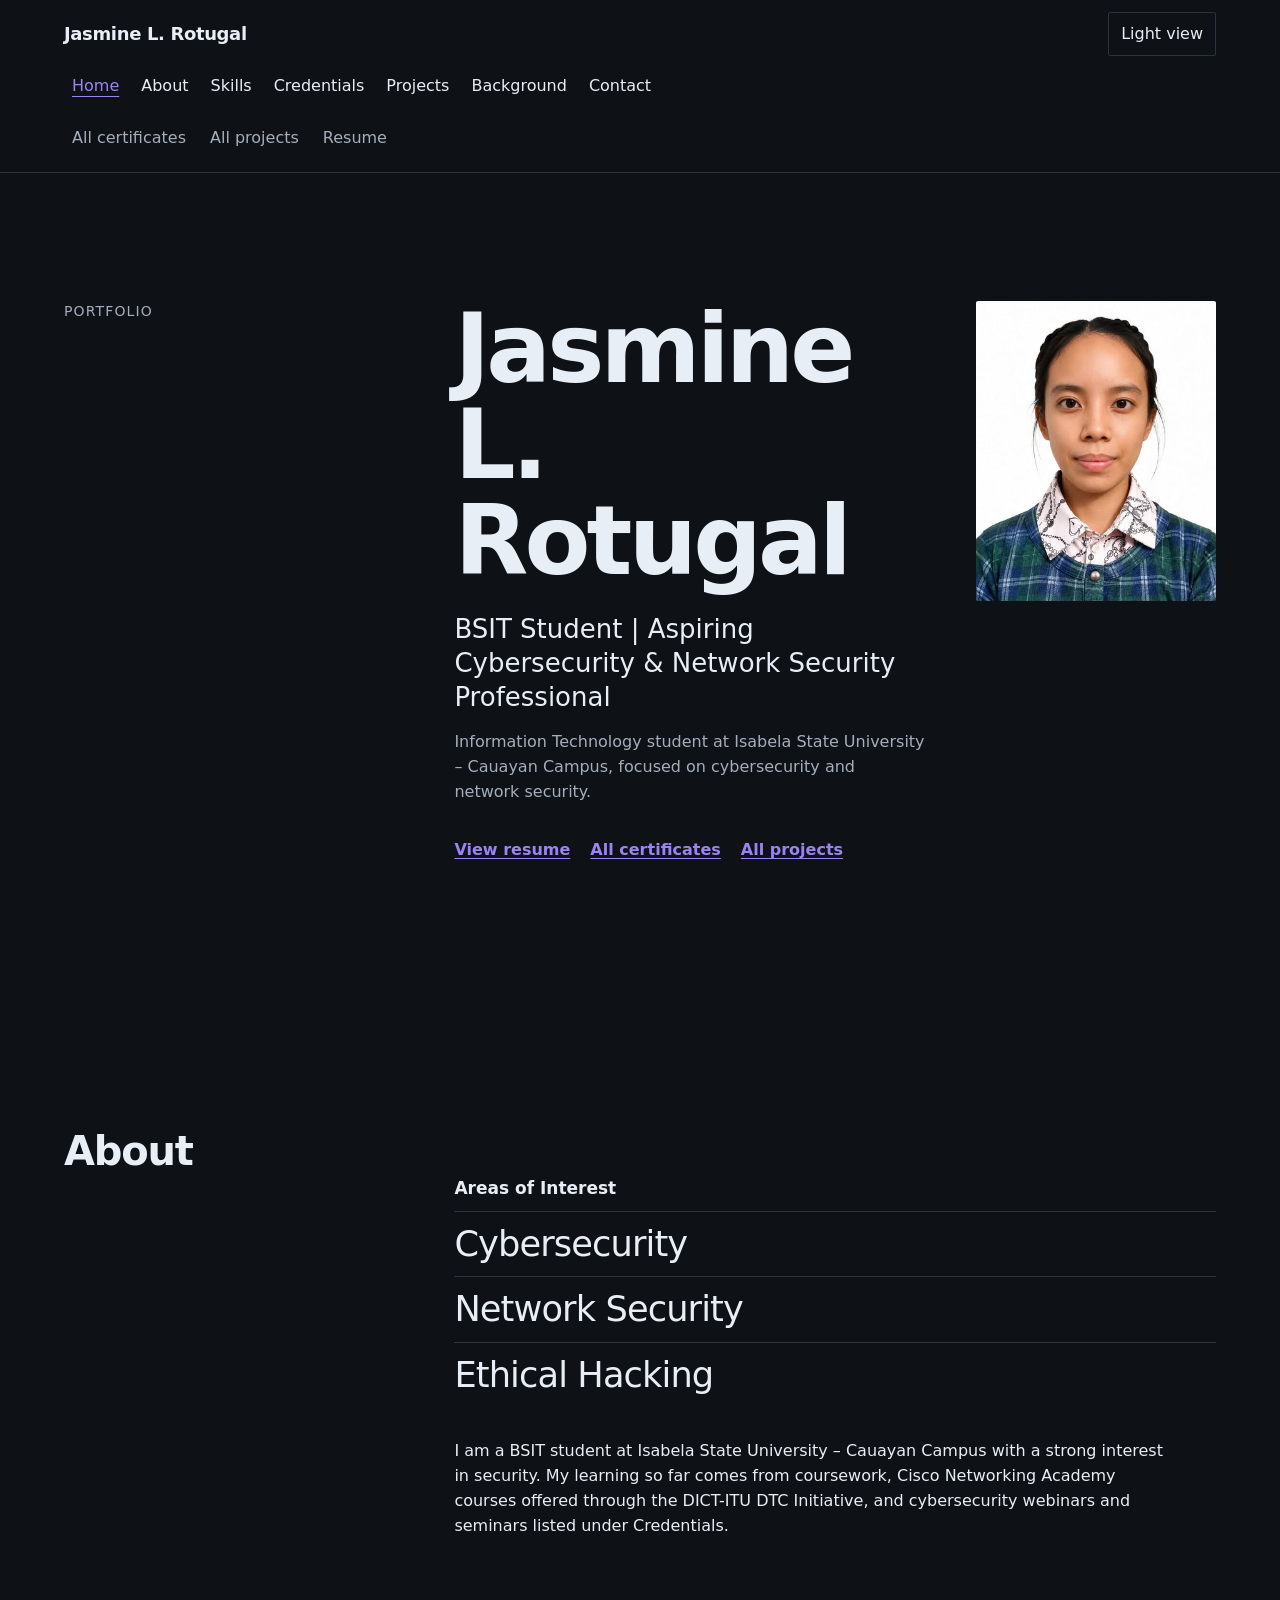
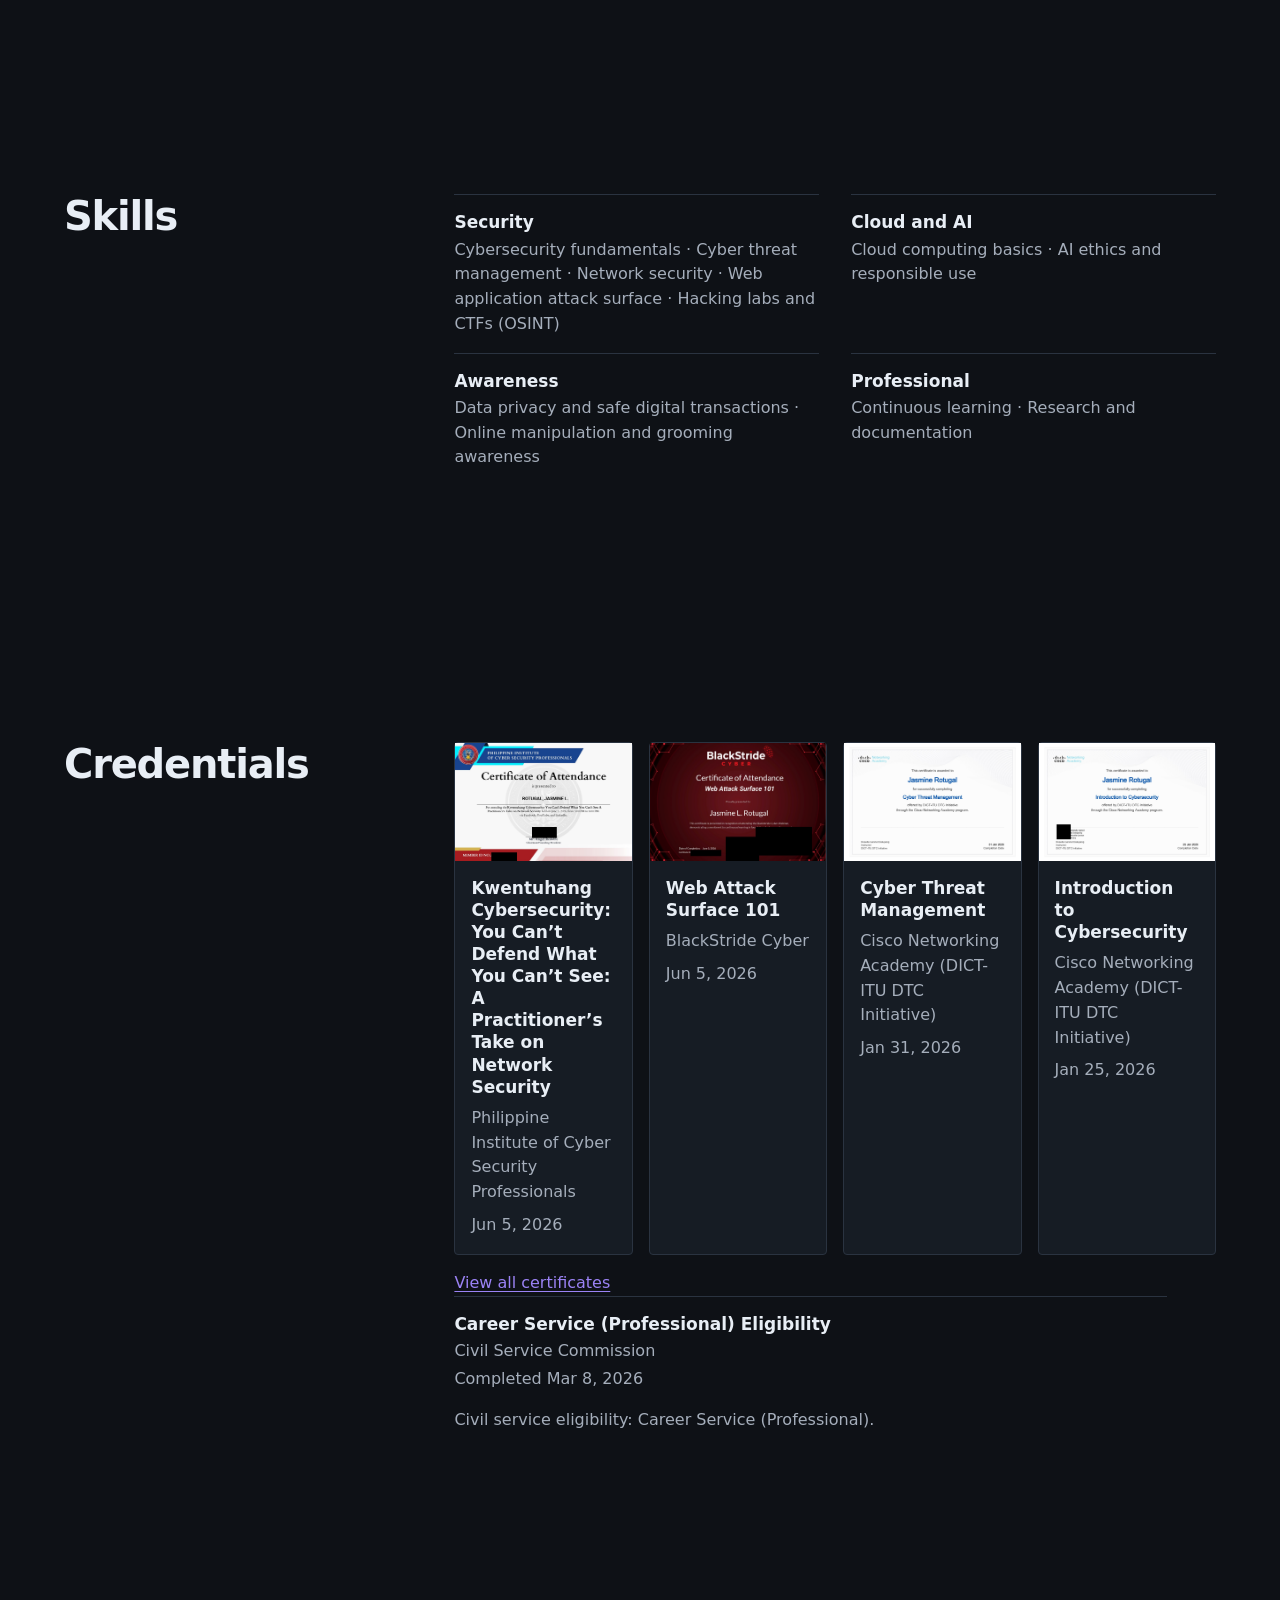
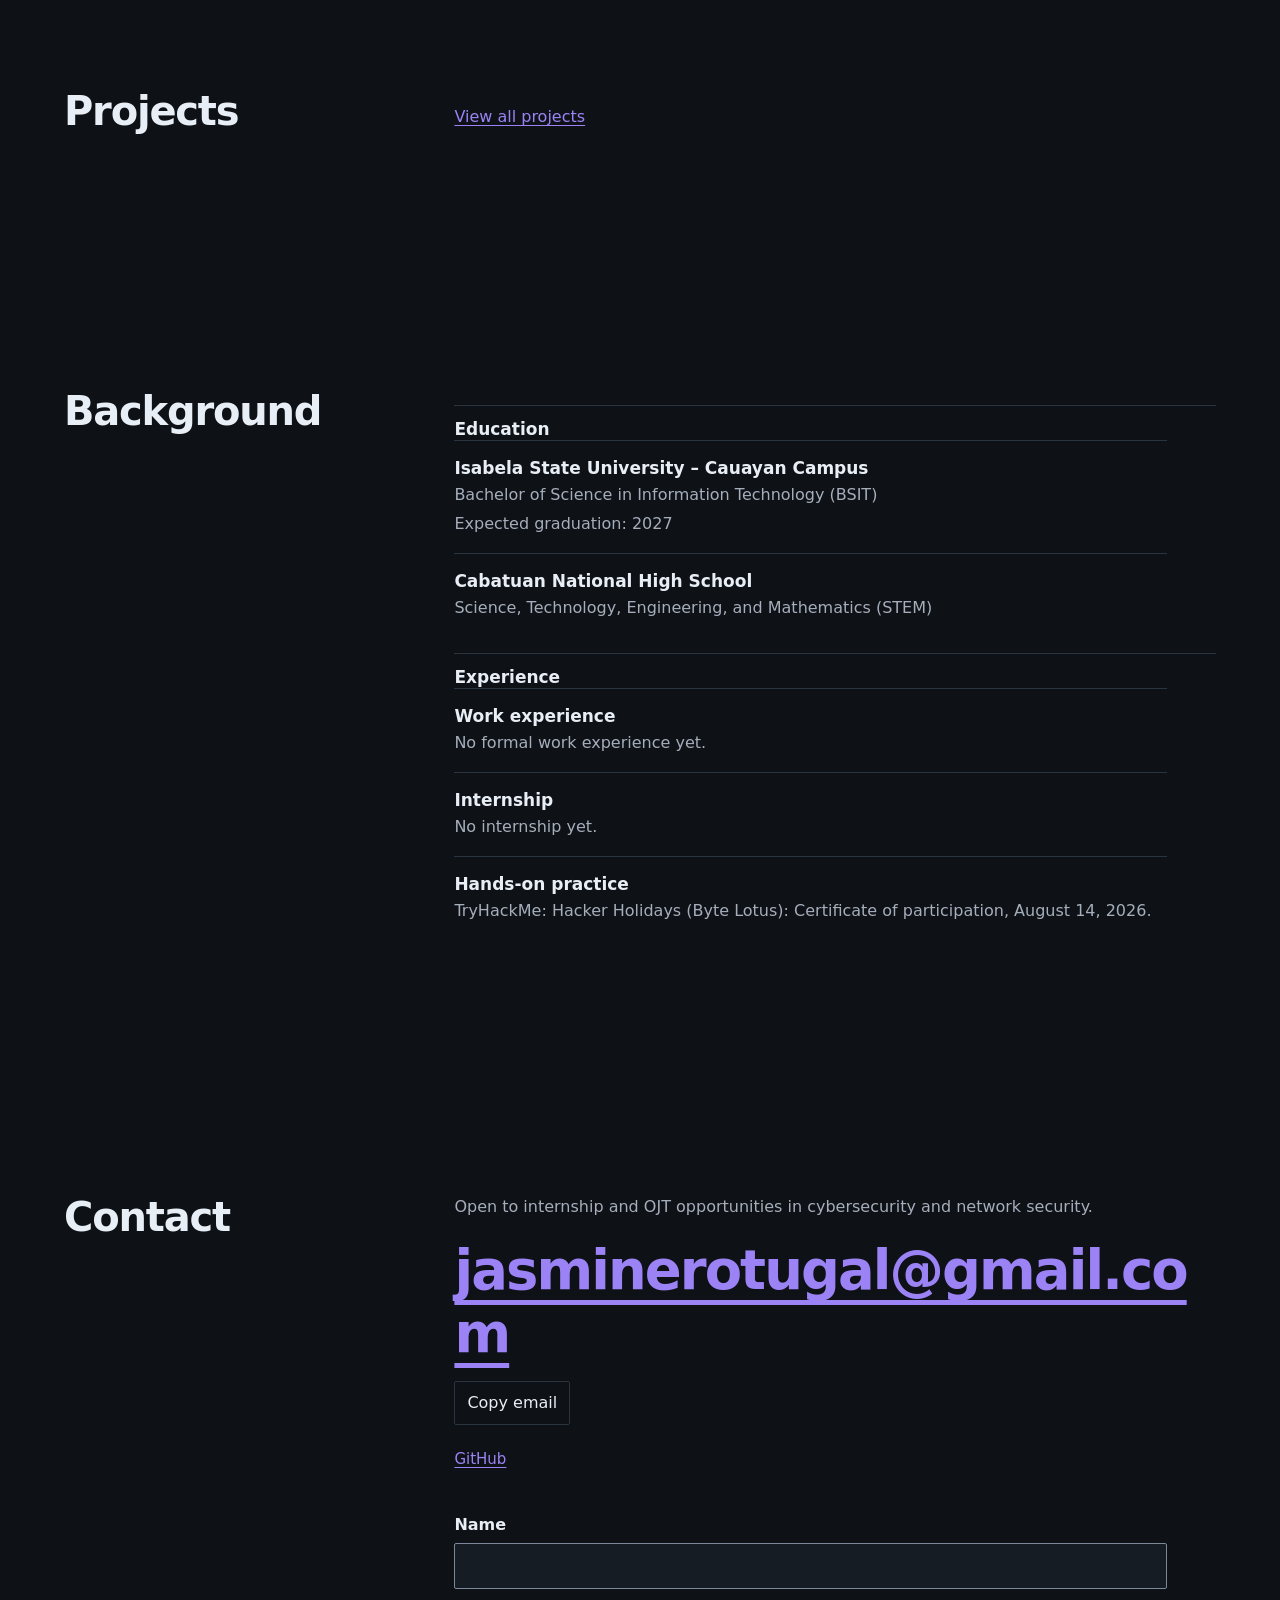
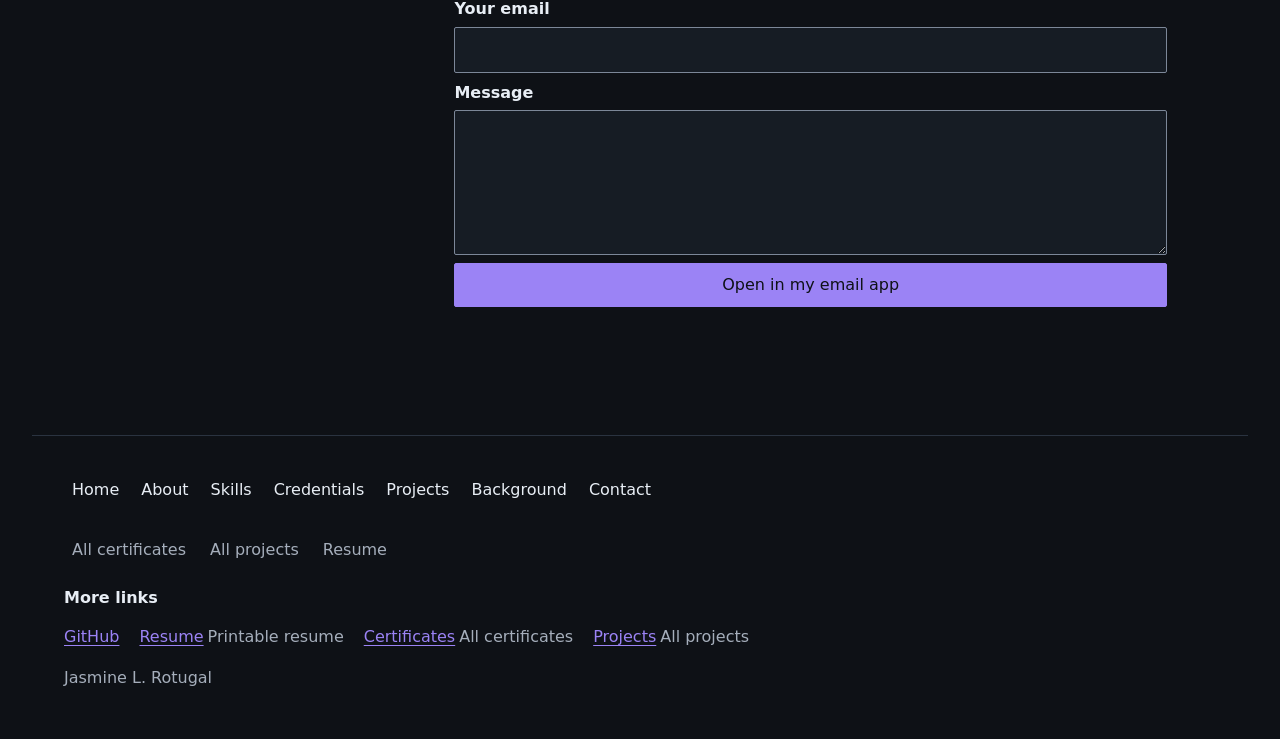
==== index.html @ c04d1def "Initial release: Jasmine portfolio" ====
<!doctype html>
<html lang="en">
<head>
  <meta charset="utf-8">
  <meta name="viewport" content="width=device-width, initial-scale=1">
  <title>Jasmine L. Rotugal | Cybersecurity and Network Security</title>
  <meta name="description" content="Jasmine L. Rotugal, BSIT student focused on cybersecurity and network security.">
  <meta name="theme-color" content="#0E1116">
  <link rel="icon" href="favicon.svg" type="image/svg+xml">
  <link rel="stylesheet" href="css/styles.css">
  <meta property="og:title" content="Jasmine L. Rotugal | Cybersecurity and Network Security">
  <meta property="og:description" content="BSIT student focused on cybersecurity and network security.">
  <meta property="og:type" content="website">
  <meta property="og:url" content="SITE_URL_HERE/">
  <meta property="og:image" content="SITE_URL_HERE/assets/og-image.png">
  <meta name="twitter:card" content="summary_large_image">
  <script src="js/content.js"></script>
  <script src="js/app.js"></script>
</head>
<body>
  <a class="skip" href="#main">Skip to main content</a>
  <header class="site">
    <div class="bar">
      <a class="brand" href="#top" data-bind="person.name">Jasmine L. Rotugal</a>
      <button id="theme-toggle" class="theme-toggle" type="button" aria-pressed="false">Light view</button>
      <nav class="section-nav" aria-label="Main">
        <ul>
          <li><a href="#top" aria-current="page">Home</a></li>
          <li><a href="#about-sec">About</a></li>
          <li><a href="#skills-sec">Skills</a></li>
          <li><a href="#cred-sec">Credentials</a></li>
          <li><a href="#proj-sec">Projects</a></li>
          <li><a href="#background-sec">Background</a></li>
          <li><a href="#contact-sec">Contact</a></li>
        </ul>
      </nav>
      <nav class="page-nav" aria-label="Portfolio pages">
        <a href="certificates.html">All certificates</a>
        <a href="projects.html">All projects</a>
        <a href="resume.html">Resume</a>
      </nav>
    </div>
  </header>
  <main id="main">
    <section class="hero" id="top" aria-labelledby="person-name">
      <div class="wrap section-layout hero-layout">
        <div class="section-label"><p class="eyebrow">Portfolio</p></div>
        <div class="section-content hero-content">
          <div class="hero-copy">
            <h1 id="person-name" data-bind="person.name">Jasmine L. Rotugal</h1>
            <p class="headline" data-bind="person.headline">BSIT Student | Aspiring Cybersecurity &amp; Network Security Professional</p>
            <p class="intro" data-bind="person.intro">Information Technology student at Isabela State University – Cauayan Campus, focused on cybersecurity and network security.</p>
            <div class="hero-links">
              <a class="text-link" id="resume-btn" href="resume.html">View resume</a>
              <a class="text-link" href="certificates.html">All certificates</a>
              <a class="text-link" href="projects.html">All projects</a>
            </div>
          </div>
          <div id="hero-photo" class="hero-photo"></div>
        </div>
      </div>
    </section>
    <section id="about-sec" aria-labelledby="h-about">
      <div class="wrap section-layout">
        <div class="section-label"><h2 id="h-about">About</h2></div>
        <div class="section-content">
          <p id="about-text" class="measure"></p>
          <div class="interest-block">
            <h3>Areas of Interest</h3>
            <div id="areas" class="interest-list"></div>
          </div>
          <div id="about-photo" class="about-photo"></div>
        </div>
      </div>
    </section>
    <section id="skills-sec" aria-labelledby="h-skills">
      <div class="wrap section-layout">
        <div class="section-label"><h2 id="h-skills">Skills</h2></div>
        <div class="section-content">
          <div id="skills" class="skill-list"></div>
        </div>
      </div>
    </section>
    <section id="cred-sec" aria-labelledby="h-cred">
      <div class="wrap section-layout">
        <div class="section-label"><h2 id="h-cred">Credentials</h2></div>
        <div class="section-content">
          <div id="credentials" class="credential-grid"></div>
          <p class="more-link"><a href="certificates.html">View all certificates</a></p>
          <div id="eligibility" class="plain-list"></div>
          <p class="meta" id="elig-note"></p>
        </div>
      </div>
    </section>
    <section id="proj-sec" aria-labelledby="h-proj">
      <div class="wrap section-layout">
        <div class="section-label"><h2 id="h-proj">Projects</h2></div>
        <div class="section-content">
          <div id="projects" class="project-grid"></div>
          <p class="more-link"><a href="projects.html">View all projects</a></p>
        </div>
      </div>
    </section>
    <section id="background-sec" aria-labelledby="h-background">
      <div class="wrap section-layout">
        <div class="section-label"><h2 id="h-background">Background</h2></div>
        <div class="section-content">
          <div id="education"></div>
          <div id="experience"></div>
          <div id="leadership"></div>
        </div>
      </div>
    </section>
    <section id="contact-sec" aria-labelledby="h-contact">
      <div class="wrap section-layout">
        <div class="section-label"><h2 id="h-contact">Contact</h2></div>
        <div class="section-content">
          <p id="contact-line" class="contact-line"></p>
          <div id="contact-info" class="contact-info"></div>
          <form id="contact-form" class="contact-form">
            <p><label for="cf-name">Name</label><input id="cf-name" name="name" required autocomplete="name"></p>
            <p><label for="cf-email">Your email</label><input id="cf-email" name="email" type="email" required autocomplete="email"></p>
            <p><label for="cf-msg">Message</label><textarea id="cf-msg" name="message" rows="5" required></textarea></p>
            <button class="btn primary" type="submit">Open in my email app</button>
          </form>
        </div>
      </div>
    </section>
  </main>
  <footer class="site">
    <div class="wrap footer-content">
      <nav class="section-nav" aria-label="Footer sections">
        <ul>
          <li><a href="#top">Home</a></li>
          <li><a href="#about-sec">About</a></li>
          <li><a href="#skills-sec">Skills</a></li>
          <li><a href="#cred-sec">Credentials</a></li>
          <li><a href="#proj-sec">Projects</a></li>
          <li><a href="#background-sec">Background</a></li>
          <li><a href="#contact-sec">Contact</a></li>
        </ul>
      </nav>
      <nav class="page-nav" aria-label="Portfolio pages">
        <a href="certificates.html">All certificates</a>
        <a href="projects.html">All projects</a>
        <a href="resume.html">Resume</a>
      </nav>
      <nav aria-label="More links">
        <h2 class="footer-heading">More links</h2>
        <ul id="more-links" class="more-links"></ul>
      </nav>
      <p class="footer-name" data-bind="person.name">Jasmine L. Rotugal</p>
    </div>
  </footer>
</body>
</html>
---- css/styles.css ----
/* THEMES: edit colors here only */
:root,[data-theme=graphite]{--bg:#0E1116;--surface:#161C24;--ink:#E8EEF5;--soft:#A5AEBB;--accent:#9B83F5;--on-accent:#0E1116;--line:#7C8798;--edge:#2A3340;--focus:#9B83F5;--paper:#fff;--paper-ink:#000}
[data-theme=midnight]{--bg:#0B1120;--surface:#121A2E;--ink:#E8EEF5;--soft:#A5AEBB;--accent:#9B83F5;--on-accent:#0E1116;--line:#7C8798;--edge:#243049;--focus:#9B83F5}
[data-theme=ivory]{--bg:#F7F5F0;--surface:#F0EEE8;--ink:#14121C;--soft:#5E5A6B;--accent:#5B3FC4;--on-accent:#FFFFFF;--line:#77728A;--edge:#D9D5CB;--focus:#5B3FC4}
*{box-sizing:border-box}
html{scroll-padding-top:1rem}
body{margin:0;background:var(--bg);color:var(--ink);font:1rem/1.55 system-ui,-apple-system,"Segoe UI",Roboto,Arial,sans-serif}
h1,h2,h3,p{margin:0}
h1{font-size:clamp(3rem,2rem + 5vw,6rem);font-weight:600;letter-spacing:-.04em;line-height:1;overflow-wrap:anywhere}
h2{font-size:clamp(1.75rem,1.4rem + 1.4vw,2.5rem);font-weight:600;letter-spacing:-.03em;line-height:1.1;overflow-wrap:anywhere}
h3{font-size:1.0625rem;font-weight:600;line-height:1.3}
img{display:block;max-width:100%;height:auto}
[hidden]{display:none!important}
a{color:var(--accent);text-underline-offset:.2em;overflow-wrap:anywhere}
button,input,textarea{font:inherit}
:focus-visible{outline:3px solid var(--focus);outline-offset:3px}
.wrap{width:min(100%,76rem);margin-inline:auto;padding-inline:clamp(1rem,3vw,2rem)}
.measure,.intro,.headline,.contact-line-copy,.contact-form{max-width:70ch}
.skip{position:absolute;z-index:10;top:-6rem;left:.75rem;min-height:44px;padding:.65rem 1rem;background:var(--accent);color:var(--on-accent)}
.skip:focus{top:.75rem}
header.site{border-bottom:1px solid var(--edge)}
.bar{display:grid;grid-template-columns:minmax(0,1fr) auto;gap:.5rem 1.5rem;align-items:center;width:min(100%,76rem);margin-inline:auto;padding:.75rem clamp(1rem,3vw,2rem)}
.brand{min-width:0;color:var(--ink);font-size:1.125rem;font-weight:600;letter-spacing:-.02em;text-decoration:none}
.theme-toggle,.copy-button,.filter-button,.btn{display:inline-flex;min-width:44px;min-height:44px;align-items:center;justify-content:center;padding:.5rem .75rem;border:1px solid var(--edge);border-radius:2px;background:transparent;color:var(--ink);text-align:center;text-decoration:none;cursor:pointer}
.theme-toggle:hover,.copy-button:hover,.filter-button:hover,.btn:hover{border-color:var(--accent);color:var(--accent)}
.section-nav,.page-nav{min-width:0}
.section-nav{grid-column:1/-1}
.section-nav ul{display:flex;flex-wrap:wrap;gap:.125rem .375rem;margin:0;padding:0;list-style:none}
.section-nav a,.page-nav a{display:inline-flex;min-height:44px;align-items:center;padding:.4rem .5rem;color:var(--ink);text-decoration:none}
.section-nav a:hover,.page-nav a:hover{color:var(--accent)}
.section-nav a[aria-current=page]{color:var(--accent);text-decoration:underline;text-underline-offset:.3rem}
.page-nav{display:flex;flex-wrap:wrap;gap:.125rem .5rem;grid-column:1/-1}
.page-nav a{color:var(--soft)}
main>section{padding:clamp(64px,10vw,128px) 0;scroll-margin-top:1rem}
.section-layout{display:grid;grid-template-columns:minmax(0,3fr) minmax(0,7fr);gap:clamp(1.5rem,5vw,5rem);align-items:start}
.section-label,.section-content{min-width:0}
.section-label h2{max-width:12ch}
.section-content{max-width:none}
.eyebrow{color:var(--soft);font-size:.875rem;letter-spacing:.08em;text-transform:uppercase}
.hero-content{display:grid;grid-template-columns:minmax(0,1fr) 240px;gap:clamp(1.5rem,4vw,3.5rem);align-items:start}
.hero-copy{min-width:0}
.headline{margin-top:1.5rem;font-size:clamp(1.25rem,1rem + 1.25vw,1.625rem);font-weight:500;line-height:1.3}
.intro{margin-top:1rem;color:var(--soft)}
.hero-links{display:flex;flex-wrap:wrap;gap:.25rem 1.25rem;margin-top:1.5rem}
.text-link{display:inline-flex;min-height:44px;align-items:center;color:var(--accent);font-weight:600}
.photo{width:240px;aspect-ratio:4/5;object-fit:cover;border-radius:2px}
.about-photo{margin-top:2rem}
.interest-block{margin-top:3rem}
.interest-block h3{margin-bottom:.75rem}
.interest-list{display:grid}
.interest-line{padding:.75rem 0;border-top:1px solid var(--edge);font-size:clamp(1.5rem,1.2rem + 1.25vw,2.25rem);font-weight:500;letter-spacing:-.025em;line-height:1.15;overflow-wrap:anywhere}
.skill-list,.plain-list{display:grid}
.skill-list{grid-template-columns:minmax(0,1fr)}
.plain-row{min-width:0;max-width:70ch;padding:1rem 0;border-top:1px solid var(--edge)}
.row-title{overflow-wrap:anywhere}
.row-copy{margin-top:.25rem;color:var(--soft);overflow-wrap:anywhere}
.credential-grid,.project-grid{display:grid;grid-template-columns:minmax(0,1fr);gap:1rem;align-items:stretch}
.credential-card,.project-card{min-width:0;border:1px solid var(--edge);border-radius:4px;background:var(--surface);color:var(--ink)}
.credential-card{display:flex;width:100%;height:100%;flex-direction:column;align-items:stretch;padding:0;text-align:left;cursor:pointer}
.credential-card:hover,.project-card:hover{border-color:var(--accent)}
.credential-media{position:relative;display:block;width:100%;aspect-ratio:3/2;overflow:hidden;background:var(--surface)}
.credential-media img{width:100%;height:100%;object-fit:cover}
.credential-media.is-missing{display:grid;place-items:center;padding:1rem;color:var(--soft);font-size:.9375rem;text-align:center}
.credential-title,.credential-issuer,.credential-date{display:block;margin-inline:1rem;overflow-wrap:anywhere}
.credential-title{margin-top:1rem;font-size:1.0625rem;font-weight:600;line-height:1.3}
.credential-issuer{margin-top:.5rem;color:var(--soft)}
.credential-date{margin-top:.5rem;margin-bottom:1rem;color:var(--soft)}
.more-link{margin-top:1rem}
.meta{color:var(--soft)}
.project-card{padding:1rem}
.project-title{font-size:1.25rem;line-height:1.25}
.project-meta,.project-status,.project-summary,.project-detail{margin-top:.5rem;overflow-wrap:anywhere}
.project-meta,.project-summary,.project-detail{color:var(--soft)}
.project-status{font-weight:600}
.subsection-heading{margin-top:1rem;padding-top:.75rem;border-top:1px solid var(--edge)}
.project-card img{width:100%;height:auto;margin-top:1rem;aspect-ratio:8/5;object-fit:cover}
.background-group+.background-group{margin-top:2rem}
.contact-line{max-width:70ch;margin-bottom:1.25rem;color:var(--soft)}
.contact-info{display:flex;flex-direction:column;align-items:flex-start;gap:.75rem}
.contact-email{display:block;max-width:100%;font-size:clamp(1.5rem,1rem + 3vw,3.5rem);font-weight:600;letter-spacing:-.035em;line-height:1.15;overflow-wrap:anywhere}
.copy-button{margin-top:.25rem}
.social-links{display:flex;flex-wrap:wrap;gap:.25rem 1.25rem}
.social-links a{display:inline-flex;min-height:44px;align-items:center;font-size:.9375rem}
.contact-form{display:grid;gap:.5rem;margin-top:2rem}
.contact-form p{min-width:0}
.contact-form label{display:block;margin-bottom:.3rem;font-weight:600}
.contact-form input,.contact-form textarea{display:block;width:100%;min-height:44px;padding:.6rem .7rem;border:1px solid var(--line);border-radius:2px;background:var(--surface);color:var(--ink)}
.contact-form textarea{min-height:8rem;resize:vertical}
.btn.primary{border-color:var(--accent);background:var(--accent);color:var(--on-accent)}
.btn.primary:hover{background:var(--accent);color:var(--on-accent)}
.filters{display:flex;flex-wrap:wrap;gap:.5rem;margin-block:1.5rem}
.filter-button[aria-pressed=true]{border-color:var(--accent);color:var(--accent);text-decoration:underline;text-underline-offset:.2rem}
.cert-status{min-height:1.5em;color:var(--soft)}
.dialog{width:min(54rem,calc(100vw - 2rem));max-height:calc(100vh - 2rem);overflow:auto;padding:clamp(1rem,3vw,2rem);border:1px solid var(--edge);border-radius:4px;background:var(--surface);color:var(--ink)}
.dialog::backdrop{background:var(--bg);opacity:.85}
.dialog-title{font-size:clamp(1.5rem,1.2rem + 1.5vw,2rem);overflow-wrap:anywhere}
.dialog .meta{margin-top:.75rem}
.dialog-media{margin-top:1.25rem;aspect-ratio:auto;overflow:visible}
.dialog-media.is-missing{min-height:12rem}
.dialog-media img{width:100%;height:auto;object-fit:contain}
.dialog-actions{display:flex;justify-content:flex-end;margin-top:1rem}
.footer-content{display:grid;gap:1rem;padding-block:2rem;border-top:1px solid var(--edge)}
footer.site{padding-bottom:1rem}
.footer-name{color:var(--soft)}
.footer-heading{font-size:1rem;font-weight:600;letter-spacing:normal;line-height:1.3}
.more-links{display:flex;flex-wrap:wrap;gap:.25rem 1.25rem;margin:1rem 0 0;padding:0;list-style:none}
.more-links li{display:flex;flex-wrap:wrap;gap:.25rem}
.sheet{max-width:48rem;margin:1.5rem auto 2rem;padding:2rem;background:var(--paper);color:var(--paper-ink);font-family:Georgia,"Times New Roman",serif;line-height:1.45}
.sheet h1{font-size:1.7rem;letter-spacing:normal;line-height:1.1}
.sheet h2{margin-bottom:.25rem;font-size:1rem;letter-spacing:normal;line-height:1.15}
.resume-section{margin-top:.75rem}
.resume-list{margin:.25rem 0;padding-left:1.2rem}
.resume-section p{overflow-wrap:anywhere}
.sheet a{color:var(--paper-ink)}
.actions{padding-top:1rem}
@media (min-width:600px){
  .credential-grid,.project-grid{grid-template-columns:repeat(2,minmax(0,1fr))}
}
@media (min-width:900px){
  .hero-content{grid-template-columns:minmax(0,1fr) 240px}
}
@media (min-width:1100px){
  .credential-grid{grid-template-columns:repeat(4,minmax(0,1fr))}
  .skill-list{grid-template-columns:repeat(2,minmax(0,1fr));column-gap:2rem}
}
@media (max-width:899px){
  .section-layout{grid-template-columns:minmax(0,1fr);gap:1.25rem}
  .section-label h2{max-width:none}
  .hero-content{grid-template-columns:minmax(0,1fr)}
  .photo{width:160px}
  .hero-photo{grid-row:2}
}
@media (max-width:599px){
  .bar{column-gap:.75rem}
  .brand{font-size:1rem}
  .section-nav ul{gap:0}
  .section-nav a{padding-inline:.4rem}
  .page-nav a{padding-inline:.4rem}
  .sheet{margin:1rem auto;padding:1.25rem}
}
@media (prefers-reduced-motion:reduce){
  *,*::before,*::after{scroll-behavior:auto!important;animation-duration:.01ms!important;animation-iteration-count:1!important;transition-duration:.01ms!important}
}
@page{size:A4;margin:20mm}
@media print{
  .skip,header.site,footer.site,.actions{display:none!important}
  body{background:#fff;color:#000;font-family:Arial,sans-serif;font-size:10.5pt;line-height:1.2}
  .sheet{max-width:none;margin:0;padding:0;background:#fff;color:#000;font:10.5pt/1.2 Arial,sans-serif}
  .sheet h1{margin:0 0 4pt;font:700 15pt/1.15 Arial,sans-serif}
  .sheet h2{margin:6pt 0 2pt;padding:0;border:0;font:700 10.5pt/1.15 Arial,sans-serif;break-after:avoid;page-break-after:avoid}
  .resume-section{margin-top:4pt}
  .sheet ul{margin:0;padding-left:14pt;list-style-type:disc}
  .sheet li{margin:0 0 1.5pt;break-inside:avoid;page-break-inside:avoid}
  .sheet p{max-width:none;margin:0 0 2pt}
  .sheet a{color:#000;text-decoration:underline}
}
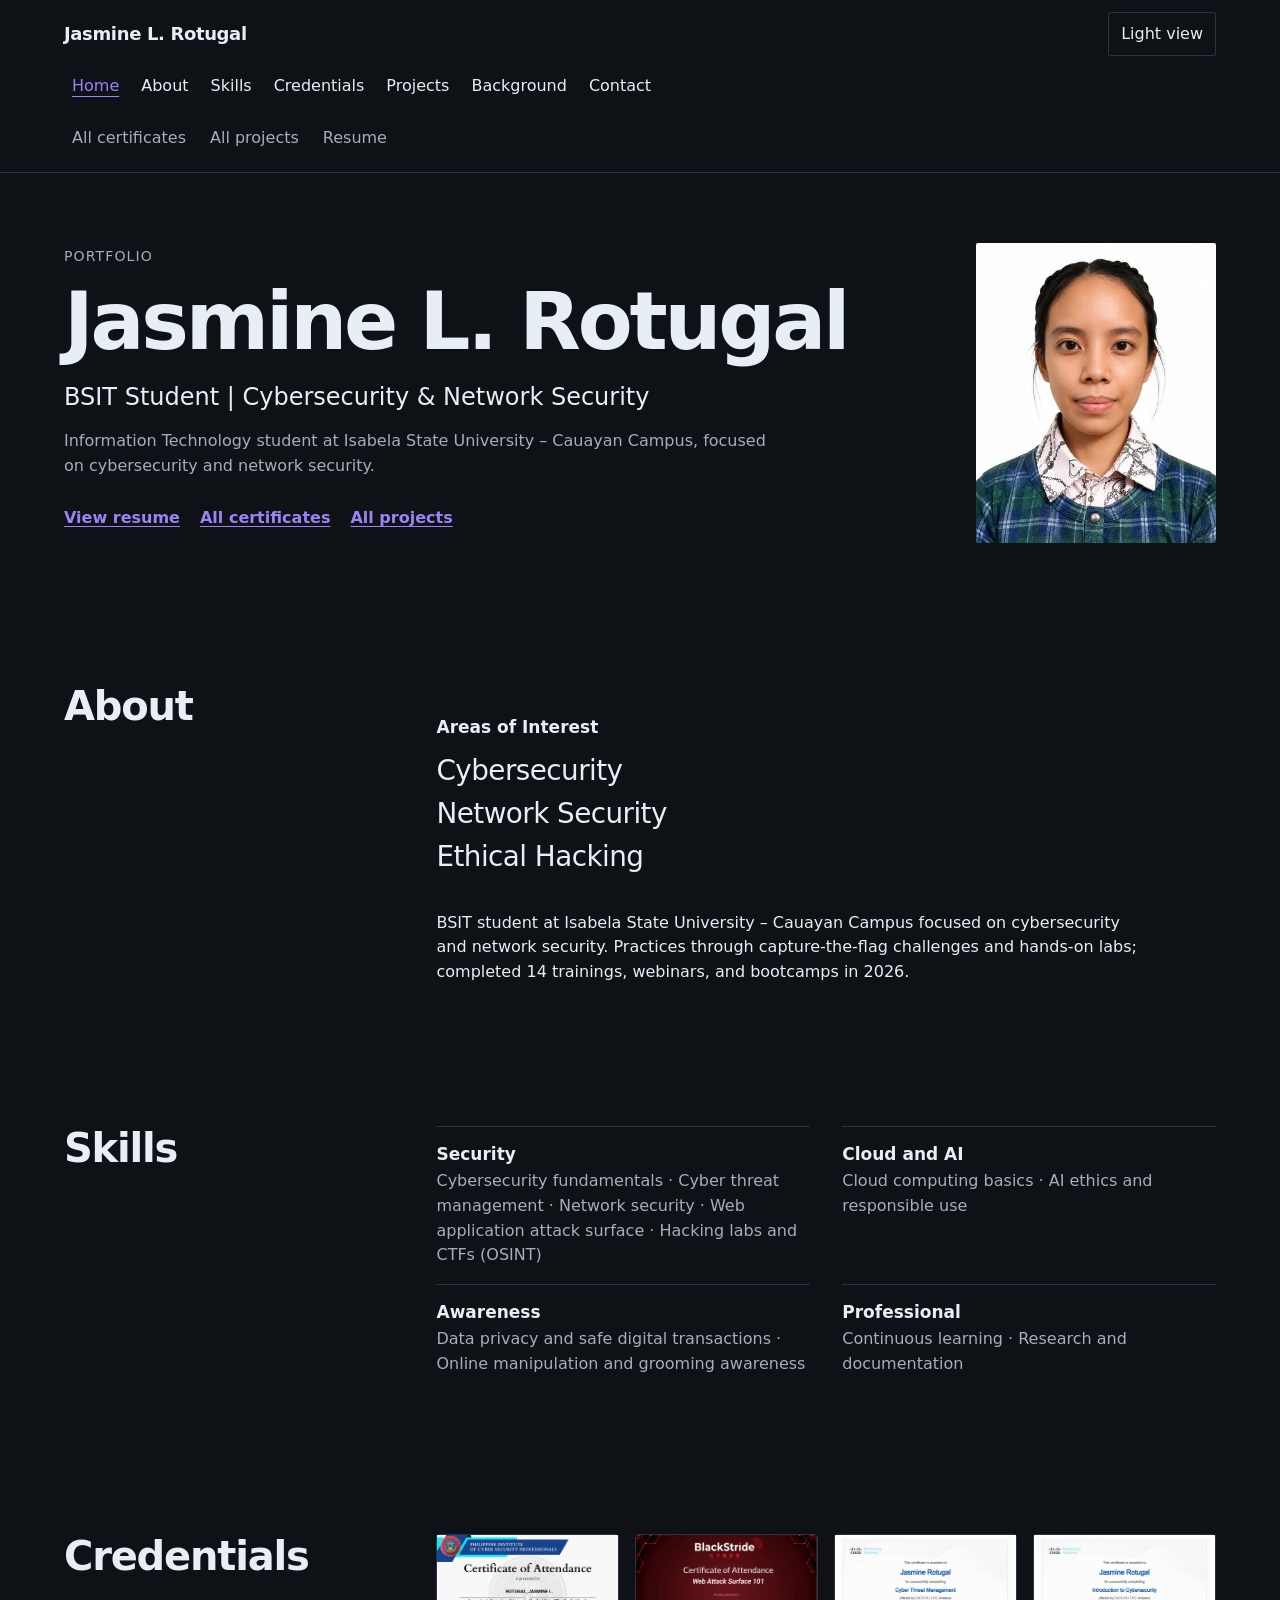
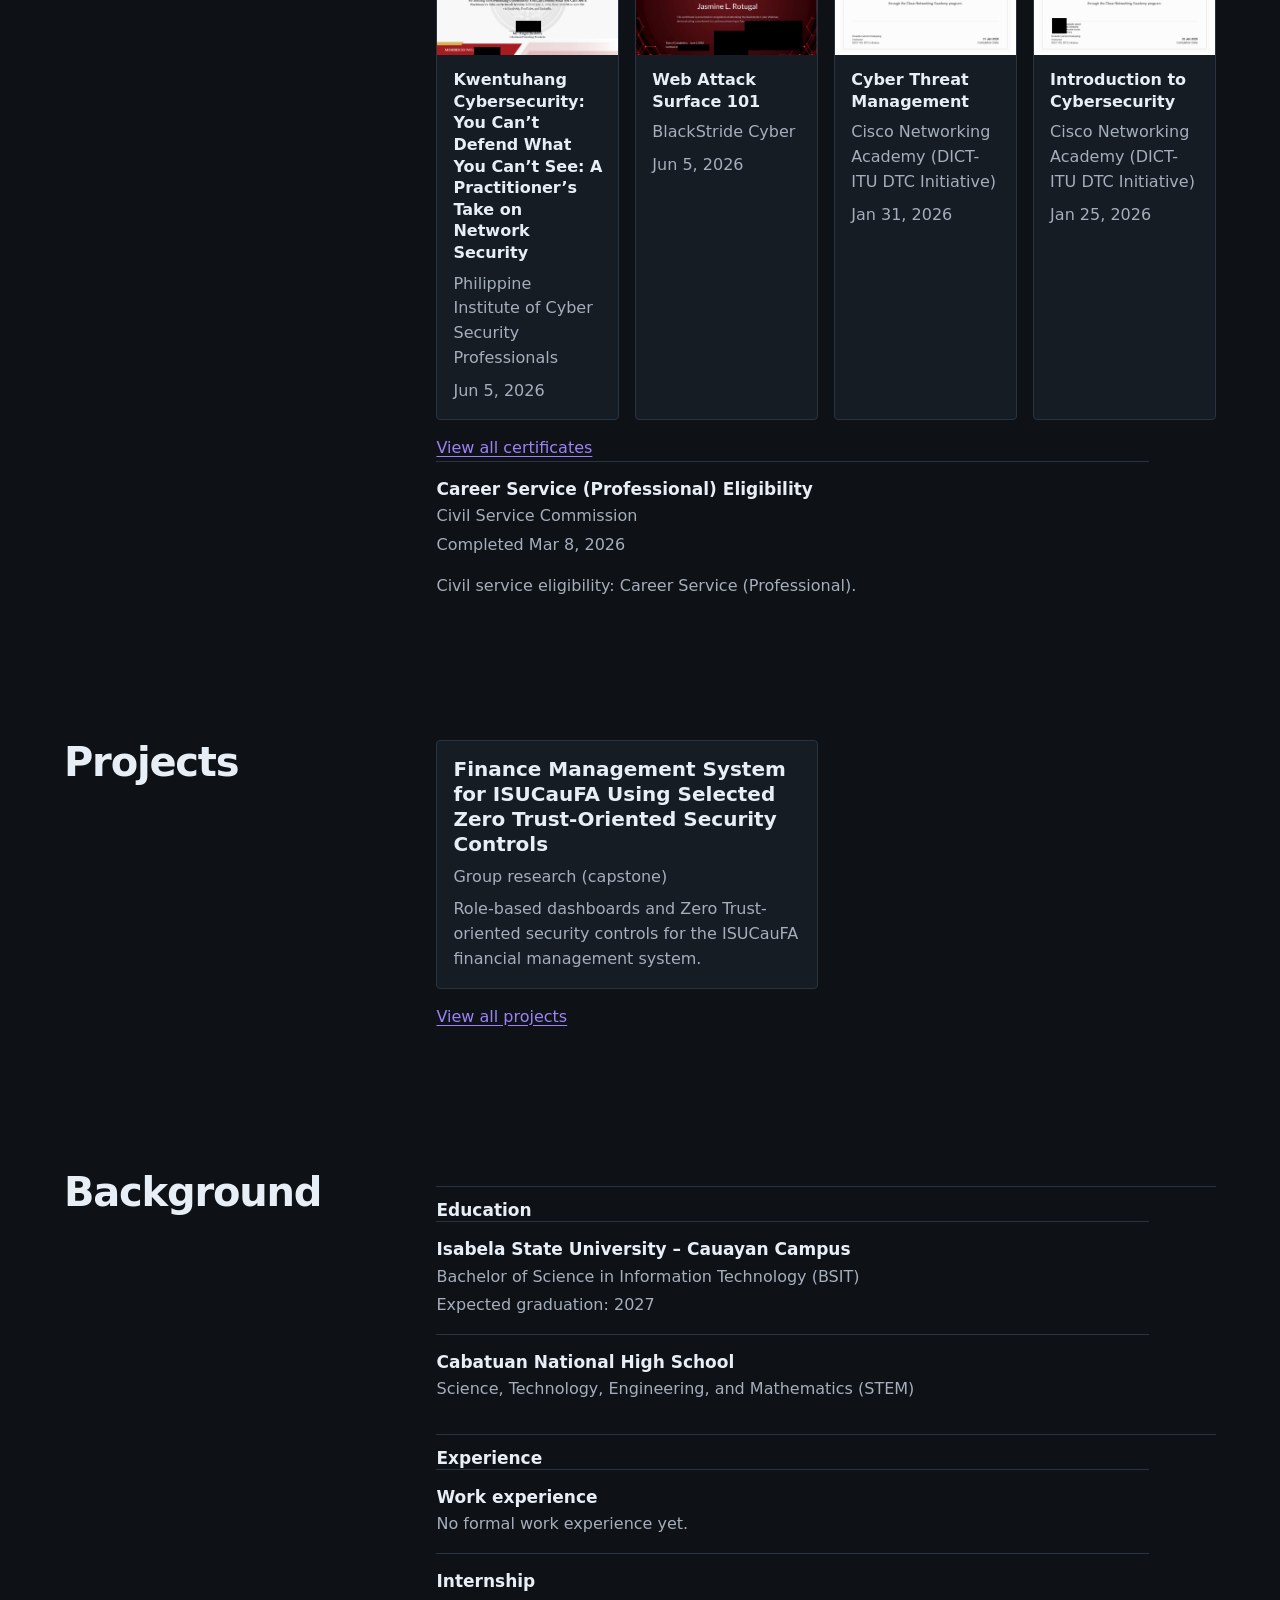
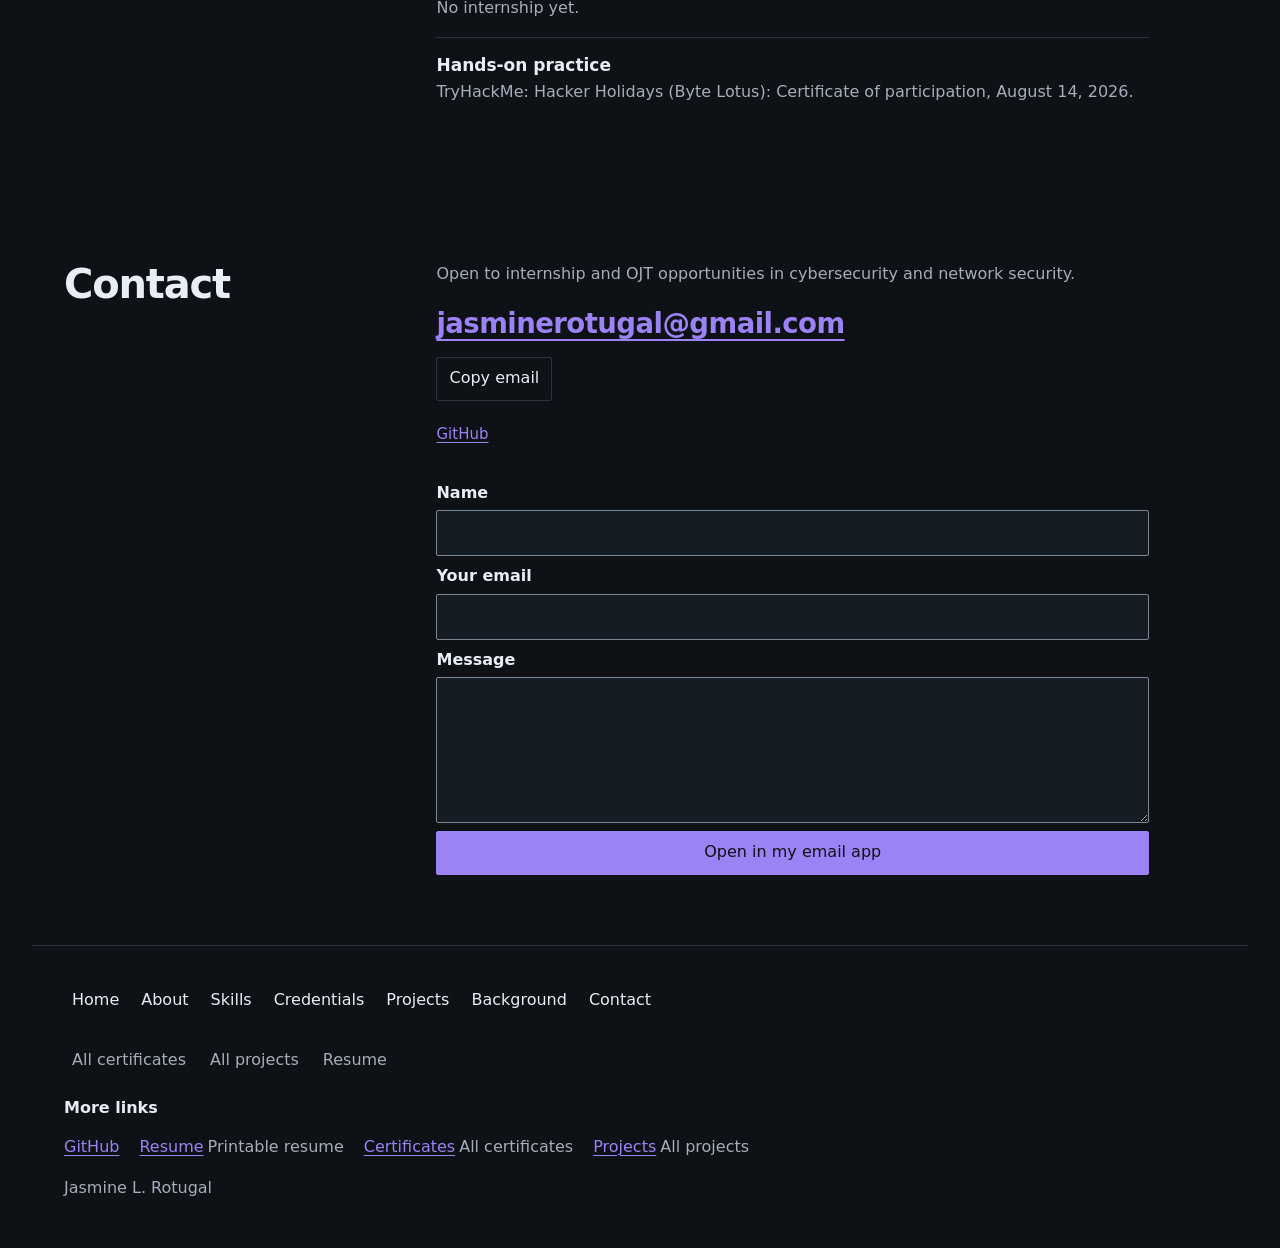
==== commit 86e36715: "Update portfolio" ====
--- a/index.html
+++ b/index.html
@@ -43,21 +43,19 @@
   </header>
   <main id="main">
     <section class="hero" id="top" aria-labelledby="person-name">
-      <div class="wrap section-layout hero-layout">
-        <div class="section-label"><p class="eyebrow">Portfolio</p></div>
-        <div class="section-content hero-content">
-          <div class="hero-copy">
-            <h1 id="person-name" data-bind="person.name">Jasmine L. Rotugal</h1>
-            <p class="headline" data-bind="person.headline">BSIT Student | Aspiring Cybersecurity &amp; Network Security Professional</p>
-            <p class="intro" data-bind="person.intro">Information Technology student at Isabela State University – Cauayan Campus, focused on cybersecurity and network security.</p>
-            <div class="hero-links">
-              <a class="text-link" id="resume-btn" href="resume.html">View resume</a>
-              <a class="text-link" href="certificates.html">All certificates</a>
-              <a class="text-link" href="projects.html">All projects</a>
-            </div>
+      <div class="wrap hero-layout">
+        <div class="hero-copy">
+          <p class="eyebrow">Portfolio</p>
+          <h1 id="person-name" data-bind="person.name">Jasmine L. Rotugal</h1>
+          <p class="headline" data-bind="person.headline">BSIT Student | Aspiring Cybersecurity &amp; Network Security Professional</p>
+          <p class="intro" data-bind="person.intro">Information Technology student at Isabela State University – Cauayan Campus, focused on cybersecurity and network security.</p>
+          <div class="hero-links">
+            <a class="text-link" id="resume-btn" href="resume.html">View resume</a>
+            <a class="text-link" href="certificates.html">All certificates</a>
+            <a class="text-link" href="projects.html">All projects</a>
           </div>
-          <div id="hero-photo" class="hero-photo"></div>
         </div>
+        <div id="hero-photo" class="hero-photo"></div>
       </div>
     </section>
     <section id="about-sec" aria-labelledby="h-about">
@@ -126,6 +124,7 @@
         </div>
       </div>
     </section>
+    <a class="back-to-top" id="back-to-top" href="#top" hidden>Back to top</a>
   </main>
   <footer class="site">
     <div class="wrap footer-content">
--- a/css/styles.css
+++ b/css/styles.css
@@ -6,7 +6,8 @@
 html{scroll-padding-top:1rem}
 body{margin:0;background:var(--bg);color:var(--ink);font:1rem/1.55 system-ui,-apple-system,"Segoe UI",Roboto,Arial,sans-serif}
 h1,h2,h3,p{margin:0}
-h1{font-size:clamp(3rem,2rem + 5vw,6rem);font-weight:600;letter-spacing:-.04em;line-height:1;overflow-wrap:anywhere}
+h1{font-size:clamp(2.5rem,1.65rem + 4.2vw,5rem);font-weight:600;letter-spacing:-.04em;line-height:1.04;overflow-wrap:anywhere}
+main section:not(.hero) h1{font-size:clamp(2.5rem,2rem + 2.5vw,4rem)}
 h2{font-size:clamp(1.75rem,1.4rem + 1.4vw,2.5rem);font-weight:600;letter-spacing:-.03em;line-height:1.1;overflow-wrap:anywhere}
 h3{font-size:1.0625rem;font-weight:600;line-height:1.3}
 img{display:block;max-width:100%;height:auto}
@@ -18,6 +19,8 @@
 .measure,.intro,.headline,.contact-line-copy,.contact-form{max-width:70ch}
 .skip{position:absolute;z-index:10;top:-6rem;left:.75rem;min-height:44px;padding:.65rem 1rem;background:var(--accent);color:var(--on-accent)}
 .skip:focus{top:.75rem}
+.back-to-top{position:fixed;right:clamp(1rem,3vw,2rem);bottom:calc(1rem + env(safe-area-inset-bottom,0px));z-index:5;display:inline-flex;min-height:44px;align-items:center;padding:.6rem .85rem;border:1px solid var(--line);border-radius:2px;background:var(--surface);color:var(--ink);font-weight:600;text-decoration:none}
+.back-to-top:hover{border-color:var(--accent);color:var(--accent)}
 header.site{border-bottom:1px solid var(--edge)}
 .bar{display:grid;grid-template-columns:minmax(0,1fr) auto;gap:.5rem 1.5rem;align-items:center;width:min(100%,76rem);margin-inline:auto;padding:.75rem clamp(1rem,3vw,2rem)}
 .brand{min-width:0;color:var(--ink);font-size:1.125rem;font-weight:600;letter-spacing:-.02em;text-decoration:none}
@@ -31,24 +34,25 @@
 .section-nav a[aria-current=page]{color:var(--accent);text-decoration:underline;text-underline-offset:.3rem}
 .page-nav{display:flex;flex-wrap:wrap;gap:.125rem .5rem;grid-column:1/-1}
 .page-nav a{color:var(--soft)}
-main>section{padding:clamp(64px,10vw,128px) 0;scroll-margin-top:1rem}
-.section-layout{display:grid;grid-template-columns:minmax(0,3fr) minmax(0,7fr);gap:clamp(1.5rem,5vw,5rem);align-items:start}
+main>section{padding:clamp(48px,5.5vw,72px) 0;scroll-margin-top:1rem}
+.section-layout{display:grid;grid-template-columns:minmax(0,3fr) minmax(0,7fr);gap:clamp(1.5rem,3vw,2.5rem);align-items:start}
 .section-label,.section-content{min-width:0}
 .section-label h2{max-width:12ch}
 .section-content{max-width:none}
 .eyebrow{color:var(--soft);font-size:.875rem;letter-spacing:.08em;text-transform:uppercase}
-.hero-content{display:grid;grid-template-columns:minmax(0,1fr) 240px;gap:clamp(1.5rem,4vw,3.5rem);align-items:start}
-.hero-copy{min-width:0}
-.headline{margin-top:1.5rem;font-size:clamp(1.25rem,1rem + 1.25vw,1.625rem);font-weight:500;line-height:1.3}
+.hero-layout{display:grid;grid-template-columns:minmax(0,1fr) 240px;gap:clamp(2rem,7vw,6rem);align-items:center}
+.hero-copy{min-width:0;max-width:52rem}
+.hero-copy h1{margin-top:.75rem}
+.headline{margin-top:1.125rem;font-size:clamp(1.25rem,1rem + 1.1vw,1.5rem);font-weight:500;line-height:1.35}
 .intro{margin-top:1rem;color:var(--soft)}
-.hero-links{display:flex;flex-wrap:wrap;gap:.25rem 1.25rem;margin-top:1.5rem}
+.hero-links{display:flex;flex-wrap:wrap;gap:.25rem 1.25rem;margin-top:1.125rem}
 .text-link{display:inline-flex;min-height:44px;align-items:center;color:var(--accent);font-weight:600}
 .photo{width:240px;aspect-ratio:4/5;object-fit:cover;border-radius:2px}
 .about-photo{margin-top:2rem}
-.interest-block{margin-top:3rem}
+.interest-block{margin-top:2rem}
 .interest-block h3{margin-bottom:.75rem}
 .interest-list{display:grid}
-.interest-line{padding:.75rem 0;border-top:1px solid var(--edge);font-size:clamp(1.5rem,1.2rem + 1.25vw,2.25rem);font-weight:500;letter-spacing:-.025em;line-height:1.15;overflow-wrap:anywhere}
+.interest-line{padding:.25rem 0;font-size:clamp(1.375rem,1.1rem + .8vw,1.75rem);font-weight:500;letter-spacing:-.02em;line-height:1.25;overflow-wrap:anywhere}
 .skill-list,.plain-list{display:grid}
 .skill-list{grid-template-columns:minmax(0,1fr)}
 .plain-row{min-width:0;max-width:70ch;padding:1rem 0;border-top:1px solid var(--edge)}
@@ -62,7 +66,7 @@
 .credential-media img{width:100%;height:100%;object-fit:cover}
 .credential-media.is-missing{display:grid;place-items:center;padding:1rem;color:var(--soft);font-size:.9375rem;text-align:center}
 .credential-title,.credential-issuer,.credential-date{display:block;margin-inline:1rem;overflow-wrap:anywhere}
-.credential-title{margin-top:1rem;font-size:1.0625rem;font-weight:600;line-height:1.3}
+.credential-title{margin-top:.875rem;font-size:1rem;font-weight:600;line-height:1.35}
 .credential-issuer{margin-top:.5rem;color:var(--soft)}
 .credential-date{margin-top:.5rem;margin-bottom:1rem;color:var(--soft)}
 .more-link{margin-top:1rem}
@@ -77,11 +81,11 @@
 .background-group+.background-group{margin-top:2rem}
 .contact-line{max-width:70ch;margin-bottom:1.25rem;color:var(--soft)}
 .contact-info{display:flex;flex-direction:column;align-items:flex-start;gap:.75rem}
-.contact-email{display:block;max-width:100%;font-size:clamp(1.5rem,1rem + 3vw,3.5rem);font-weight:600;letter-spacing:-.035em;line-height:1.15;overflow-wrap:anywhere}
+.contact-email{display:block;max-width:100%;font-size:clamp(1.25rem,1rem + .9vw,1.75rem);font-weight:600;letter-spacing:-.02em;line-height:1.25;overflow-wrap:anywhere}
 .copy-button{margin-top:.25rem}
 .social-links{display:flex;flex-wrap:wrap;gap:.25rem 1.25rem}
 .social-links a{display:inline-flex;min-height:44px;align-items:center;font-size:.9375rem}
-.contact-form{display:grid;gap:.5rem;margin-top:2rem}
+.contact-form{display:grid;gap:.5rem;margin-top:1.5rem}
 .contact-form p{min-width:0}
 .contact-form label{display:block;margin-bottom:.3rem;font-weight:600}
 .contact-form input,.contact-form textarea{display:block;width:100%;min-height:44px;padding:.6rem .7rem;border:1px solid var(--line);border-radius:2px;background:var(--surface);color:var(--ink)}
@@ -116,9 +120,6 @@
 @media (min-width:600px){
   .credential-grid,.project-grid{grid-template-columns:repeat(2,minmax(0,1fr))}
 }
-@media (min-width:900px){
-  .hero-content{grid-template-columns:minmax(0,1fr) 240px}
-}
 @media (min-width:1100px){
   .credential-grid{grid-template-columns:repeat(4,minmax(0,1fr))}
   .skill-list{grid-template-columns:repeat(2,minmax(0,1fr));column-gap:2rem}
@@ -126,7 +127,7 @@
 @media (max-width:899px){
   .section-layout{grid-template-columns:minmax(0,1fr);gap:1.25rem}
   .section-label h2{max-width:none}
-  .hero-content{grid-template-columns:minmax(0,1fr)}
+  .hero-layout{grid-template-columns:minmax(0,1fr);gap:1.75rem}
   .photo{width:160px}
   .hero-photo{grid-row:2}
 }
@@ -143,7 +144,7 @@
 }
 @page{size:A4;margin:20mm}
 @media print{
-  .skip,header.site,footer.site,.actions{display:none!important}
+  .skip,.back-to-top,header.site,footer.site,.actions{display:none!important}
   body{background:#fff;color:#000;font-family:Arial,sans-serif;font-size:10.5pt;line-height:1.2}
   .sheet{max-width:none;margin:0;padding:0;background:#fff;color:#000;font:10.5pt/1.2 Arial,sans-serif}
   .sheet h1{margin:0 0 4pt;font:700 15pt/1.15 Arial,sans-serif}
